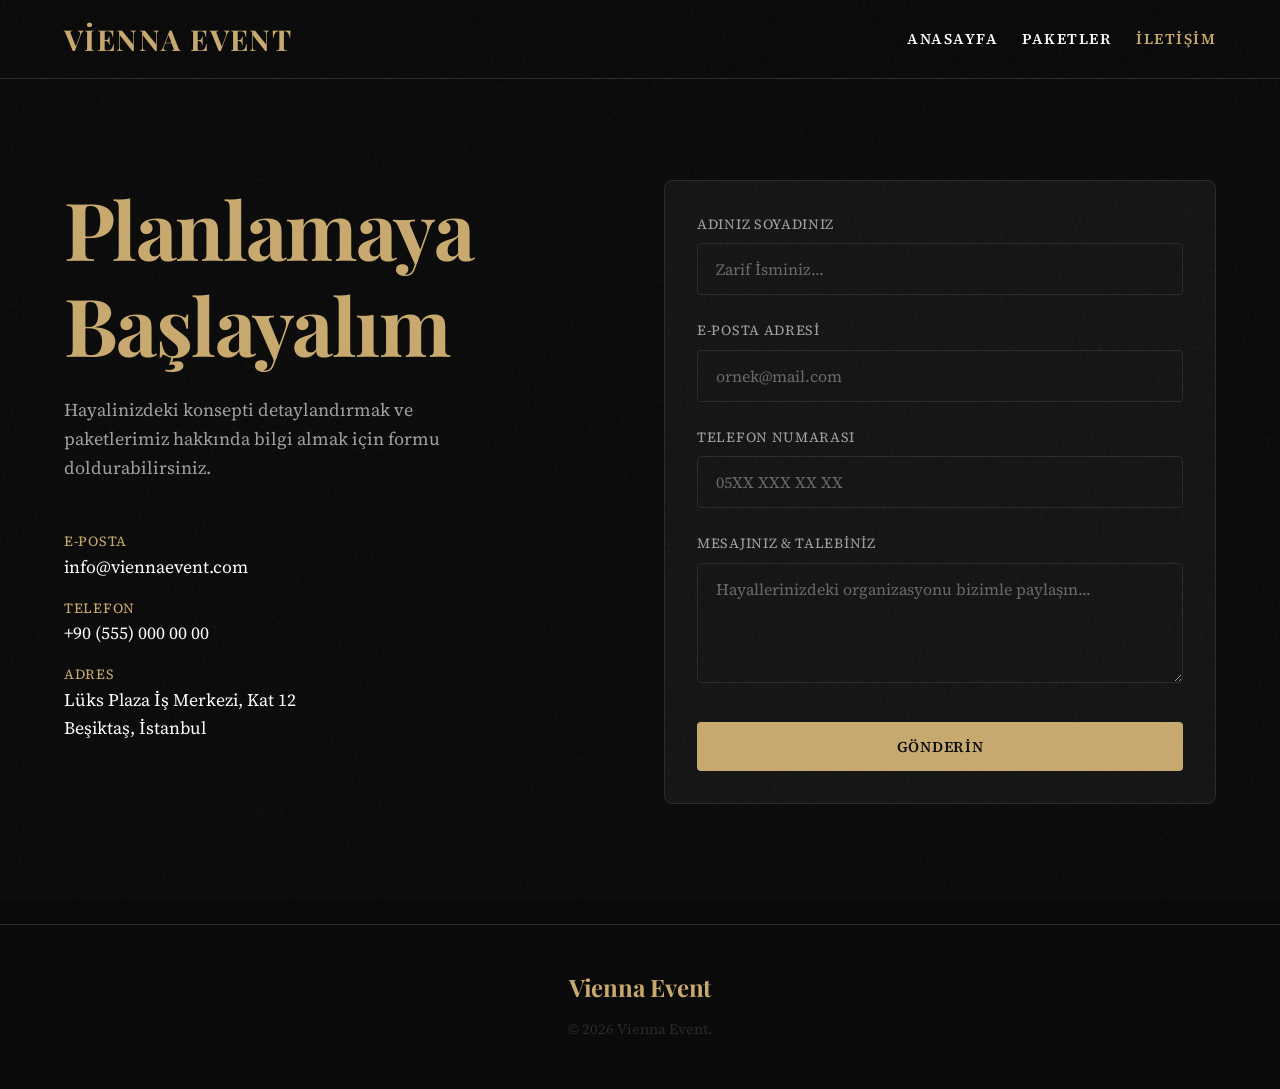
==== contact.html @ 5845f9a8 "İlk commit: Proje dosyaları eklendi" ====
<!DOCTYPE html>
<html lang="tr">
<head>
    <meta charset="UTF-8">
    <meta name="viewport" content="width=device-width, initial-scale=1.0">
    <title>İletişim | Vienna Event</title>
    
    <!-- Fonts -->
    <link rel="preconnect" href="https://fonts.googleapis.com">
    <link rel="preconnect" href="https://fonts.gstatic.com" crossorigin>
    <link href="https://fonts.googleapis.com/css2?family=Playfair+Display:ital,wght@0,400;0,700;1,400&family=Source+Serif+Pro:wght@400;600&display=swap" rel="stylesheet">
    
    <!-- CSS -->
    <link rel="stylesheet" href="css/variables.css">
    <link rel="stylesheet" href="css/base.css">
    <link rel="stylesheet" href="css/layout.css">
    <link rel="stylesheet" href="css/components.css">
    <link rel="stylesheet" href="css/animations.css">
</head>
<body>
    <div class="grain-overlay"></div>

    <!-- Navigation -->
    <nav class="nav">
        <div class="nav-container">
            <a href="index.html" class="nav-logo">Vienna Event</a>
            <button class="hamburger" aria-label="Menü">☰</button>
            <ul class="nav-links">
                <li><a href="index.html" class="nav-link">Anasayfa</a></li>
                <li><a href="packages.html" class="nav-link">Paketler</a></li>
                <li><a href="contact.html" class="nav-link active">İletişim</a></li>
            </ul>
        </div>
    </nav>

    <section class="hero-section" style="min-height: 80vh;">
        <div class="container animate-on-scroll" style="width: 100%;">
            <div class="grid grid-2">
                <div class="stagger-1">
                    <h1>Planlamaya<br>Başlayalım</h1>
                    <p style="margin: var(--space-lg) 0; color: var(--color-text-secondary); max-width: 400px;">
                        Hayalinizdeki konsepti detaylandırmak ve paketlerimiz hakkında bilgi almak için formu doldurabilirsiniz.
                    </p>
                    
                    <div style="margin-top: var(--space-2xl);">
                        <div style="margin-bottom: var(--space-md);">
                            <span style="display:block; color:var(--color-primary); font-size:14px; text-transform:uppercase; letter-spacing:0.05em;">E-Posta</span>
                            <a href="mailto:info@viennaevent.com" style="color:var(--color-text-primary); font-size:1.1rem;">info@viennaevent.com</a>
                        </div>
                        <div style="margin-bottom: var(--space-md);">
                            <span style="display:block; color:var(--color-primary); font-size:14px; text-transform:uppercase; letter-spacing:0.05em;">Telefon</span>
                            <a href="tel:+905550000000" style="color:var(--color-text-primary); font-size:1.1rem;">+90 (555) 000 00 00</a>
                        </div>
                        <div style="margin-bottom: var(--space-md);">
                            <span style="display:block; color:var(--color-primary); font-size:14px; text-transform:uppercase; letter-spacing:0.05em;">Adres</span>
                            <p style="color:var(--color-text-primary); font-size:1.1rem;">Lüks Plaza İş Merkezi, Kat 12<br>Beşiktaş, İstanbul</p>
                        </div>
                    </div>
                </div>

                <div class="stagger-2">
                    <form class="card" action="#" method="POST" onsubmit="event.preventDefault(); alert('Form gönderildi! (Tasarım aşaması)');">
                        <div class="input-group">
                            <label class="input-label" for="name">Adınız Soyadınız</label>
                            <input type="text" id="name" class="input" placeholder="Zarif İsminiz..." required>
                        </div>
                        <div class="input-group">
                            <label class="input-label" for="email">E-Posta Adresi</label>
                            <input type="email" id="email" class="input" placeholder="ornek@mail.com" required>
                        </div>
                        <div class="input-group">
                            <label class="input-label" for="phone">Telefon Numarası</label>
                            <input type="tel" id="phone" class="input" placeholder="05XX XXX XX XX">
                        </div>
                        <div class="input-group">
                            <label class="input-label" for="message">Mesajınız & Talebiniz</label>
                            <textarea id="message" class="textarea" placeholder="Hayallerinizdeki organizasyonu bizimle paylaşın..." required></textarea>
                        </div>
                        <button type="submit" class="btn-primary" style="justify-content: center; width: 100%; margin-top: var(--space-sm);">Gönderin</button>
                    </form>
                </div>
            </div>
        </div>
    </section>

    <!-- Footer -->
    <footer style="border-top: 1px solid var(--color-border); padding: var(--space-2xl) 0; text-align: center;">
        <div class="container">
            <h2 style="font-size: 1.5rem; margin-bottom: var(--space-md);">Vienna Event</h2>
            <p style="font-size: 0.9rem; color: var(--color-border);">&copy; 2026 Vienna Event.</p>
        </div>
    </footer>

    <script src="js/main.js"></script>
</body>
</html>
---- css/variables.css ----
:root {
  /* Luxury Dark Palette */
  --color-bg: #0a0a0a;
  --color-bg-rgb: 10, 10, 10;
  --color-surface: #141414;
  --color-surface-hover: #1c1c1c;
  
  --color-primary: #c8a96e; /* Gold */
  --color-primary-rgb: 200, 169, 110;
  --color-accent: #e8d5b0; /* Light Gold */
  
  --color-text-primary: #fdfdfd;
  --color-text-secondary: #a0a0a0;
  --color-border: #2a2a2a;

  /* Typography */
  --font-display: 'Playfair Display', serif;
  --font-body: 'Source Serif Pro', serif;

  /* Spacing (8px grid) */
  --space-xs: 4px;
  --space-sm: 8px;
  --space-md: 16px;
  --space-lg: 24px;
  --space-xl: 32px;
  --space-2xl: 48px;
  --space-3xl: 64px;
  --space-4xl: 96px;
  --space-5xl: 128px;

  /* Border Radius */
  --radius-sm: 4px;
  --radius-md: 8px;
  --radius-lg: 16px;

  /* Easing */
  --ease-out-expo: cubic-bezier(0.16, 1, 0.3, 1);
}
---- css/base.css ----
* {
  margin: 0;
  padding: 0;
  box-sizing: border-box;
}

body {
  font-family: var(--font-body);
  background-color: var(--color-bg);
  color: var(--color-text-primary);
  line-height: 1.6;
  -webkit-font-smoothing: antialiased;
}

/* Noise overlay */
.grain-overlay::after {
  content: '';
  position: fixed;
  top: 0; left: 0;
  width: 100%; height: 100%;
  background-image: url("data:image/svg+xml,%3Csvg viewBox='0 0 256 256' xmlns='http://www.w3.org/2000/svg'%3E%3Cfilter id='noise'%3E%3CfeTurbulence type='fractalNoise' baseFrequency='0.9' numOctaves='4' stitchTiles='stitch'/%3E%3C/filter%3E%3Crect width='100%25' height='100%25' filter='url(%23noise)' opacity='0.03'/%3E%3C/svg%3E");
  pointer-events: none;
  z-index: 9999;
}

h1, h2, h3, h4, h5, h6 {
  font-family: var(--font-display);
  font-weight: 700;
  line-height: 1.2;
}

h1 { font-size: clamp(2.5rem, 5vw + 1rem, 5rem); letter-spacing: -0.02em; color: var(--color-primary); }
h2 { font-size: clamp(1.8rem, 3vw + 0.5rem, 3rem); letter-spacing: -0.01em; color: var(--color-primary); }
h3 { font-size: clamp(1.3rem, 2vw + 0.5rem, 2rem); }
p { font-size: clamp(1rem, 1vw + 0.5rem, 1.125rem); color: var(--color-text-secondary); }

a {
  color: var(--color-primary);
  text-decoration: none;
  transition: color 0.3s ease;
}

a:hover {
  color: var(--color-accent);
}
---- css/layout.css ----
.container {
  max-width: 1200px;
  margin: 0 auto;
  padding: 0 var(--space-lg);
}

section {
  padding: 100px 0;
}

.hero-section {
  padding: 180px 0 120px;
  min-height: 100vh;
  display: flex;
  align-items: center;
  position: relative;
  overflow: hidden;
}

.hero-bg {
  position: absolute;
  top: 0; left: 0; width: 100%; height: 100%;
  background:
    radial-gradient(ellipse at 50% 50%, rgba(200, 169, 110, 0.05) 0%, transparent 60%),
    var(--color-bg);
  z-index: -1;
}

.grid {
  display: grid;
  gap: var(--space-2xl);
}

.grid-3 { grid-template-columns: repeat(3, 1fr); }
.grid-2 { grid-template-columns: repeat(2, 1fr); }

@media (max-width: 768px) {
  .grid-2, .grid-3 {
    grid-template-columns: 1fr;
  }
  section {
    padding: 60px 0;
  }
  .hero-section {
    padding: 140px 0 80px;
    min-height: 80vh;
  }
}
---- css/components.css ----
/* Primary Button */
.btn-primary {
  display: inline-flex;
  align-items: center;
  gap: 8px;
  padding: 14px 28px;
  font-family: var(--font-body);
  font-size: 15px;
  font-weight: 600;
  letter-spacing: 0.05em;
  color: var(--color-bg);
  background: var(--color-primary);
  border: none;
  border-radius: var(--radius-sm);
  cursor: pointer;
  transition: all 0.3s var(--ease-out-expo);
  text-transform: uppercase;
}

.btn-primary:hover {
  transform: translateY(-2px);
  background: var(--color-accent);
  box-shadow: 0 4px 12px rgba(200, 169, 110, 0.2);
  color: var(--color-bg);
}

/* Ghost Button */
.btn-ghost {
  display: inline-flex;
  align-items: center;
  gap: 8px;
  padding: 14px 28px;
  font-family: var(--font-body);
  font-size: 15px;
  font-weight: 600;
  letter-spacing: 0.05em;
  color: var(--color-primary);
  background: transparent;
  border: 1px solid var(--color-primary);
  border-radius: var(--radius-sm);
  cursor: pointer;
  transition: all 0.3s ease;
  text-transform: uppercase;
}

.btn-ghost:hover {
  background: rgba(200, 169, 110, 0.1);
  color: var(--color-accent);
  border-color: var(--color-accent);
}

/* Cards */
.card {
  background: var(--color-surface);
  border: 1px solid var(--color-border);
  border-radius: var(--radius-md);
  padding: var(--space-xl);
  transition: all 0.4s var(--ease-out-expo);
  display: flex;
  flex-direction: column;
}

.card:hover {
  transform: translateY(-4px);
  box-shadow: 0 12px 32px rgba(0,0,0,0.5);
  border-color: rgba(200, 169, 110, 0.3);
}

.card-title {
  font-family: var(--font-display);
  font-size: 1.5rem;
  color: var(--color-primary);
  margin-bottom: var(--space-md);
}

.card-img-wrapper {
  width: 100%;
  padding-bottom: 70%;
  position: relative;
  overflow: hidden;
  border-radius: var(--radius-sm);
  margin-bottom: var(--space-lg);
}

.card-img {
  position: absolute;
  top: 0; left: 0;
  width: 100%; height: 100%;
  object-fit: cover;
  transition: transform 0.6s var(--ease-out-expo);
}

.card:hover .card-img {
  transform: scale(1.05);
}

/* Navigation */
.nav {
  position: fixed;
  top: 0;
  width: 100%;
  z-index: 100;
  padding: var(--space-md) 0;
  backdrop-filter: blur(12px);
  background: rgba(10, 10, 10, 0.85); /* var(--color-bg-rgb) */
  border-bottom: 1px solid var(--color-border);
  transition: all 0.3s ease;
}

.nav-container {
  display: flex;
  justify-content: space-between;
  align-items: center;
  max-width: 1200px;
  margin: 0 auto;
  padding: 0 var(--space-lg);
}

.nav-logo {
  font-family: var(--font-display);
  font-size: 1.8rem;
  font-weight: 700;
  color: var(--color-primary);
  letter-spacing: 0.05em;
  text-transform: uppercase;
}

.nav-links {
  display: flex;
  gap: var(--space-lg);
  list-style: none;
}

.nav-link {
  color: var(--color-text-primary);
  font-size: 15px;
  font-weight: 600;
  text-transform: uppercase;
  letter-spacing: 0.1em;
}

.nav-link:hover, .nav-link.active {
  color: var(--color-primary);
}

.hamburger {
  display: none;
  background: none;
  border: none;
  color: var(--color-primary);
  font-size: 24px;
  cursor: pointer;
}

@media (max-width: 768px) {
  .nav-links {
    display: none;
  }
  .hamburger {
    display: block;
  }
}

/* Input Fields */
.input-group {
  margin-bottom: var(--space-lg);
}

.input-label {
  display: block;
  margin-bottom: var(--space-sm);
  color: var(--color-text-secondary);
  font-size: 14px;
  text-transform: uppercase;
  letter-spacing: 0.05em;
}

.input, .textarea {
  width: 100%;
  padding: 14px 18px;
  font-family: var(--font-body);
  font-size: 16px;
  color: var(--color-text-primary);
  background: var(--color-surface);
  border: 1px solid var(--color-border);
  border-radius: var(--radius-sm);
  outline: none;
  transition: all 0.25s ease;
}

.textarea {
  min-height: 120px;
  resize: vertical;
}

.input:focus, .textarea:focus {
  border-color: var(--color-primary);
  background: var(--color-bg);
}

.input::placeholder, .textarea::placeholder {
  color: var(--color-text-secondary);
  opacity: 0.6;
}
---- css/animations.css ----
@keyframes fadeInUp {
  from {
    opacity: 0;
    transform: translateY(30px);
  }
  to {
    opacity: 1;
    transform: translateY(0);
  }
}

@keyframes fadeOut {
  from { opacity: 1; }
  to { opacity: 0; }
}

.animate-on-scroll {
  opacity: 0;
  animation-fill-mode: forwards;
}

.is-visible {
  animation: fadeInUp 0.8s var(--ease-out-expo) forwards;
}

.stagger-1 { animation-delay: 0.1s; }
.stagger-2 { animation-delay: 0.2s; }
.stagger-3 { animation-delay: 0.3s; }
.stagger-4 { animation-delay: 0.4s; }
.stagger-5 { animation-delay: 0.5s; }
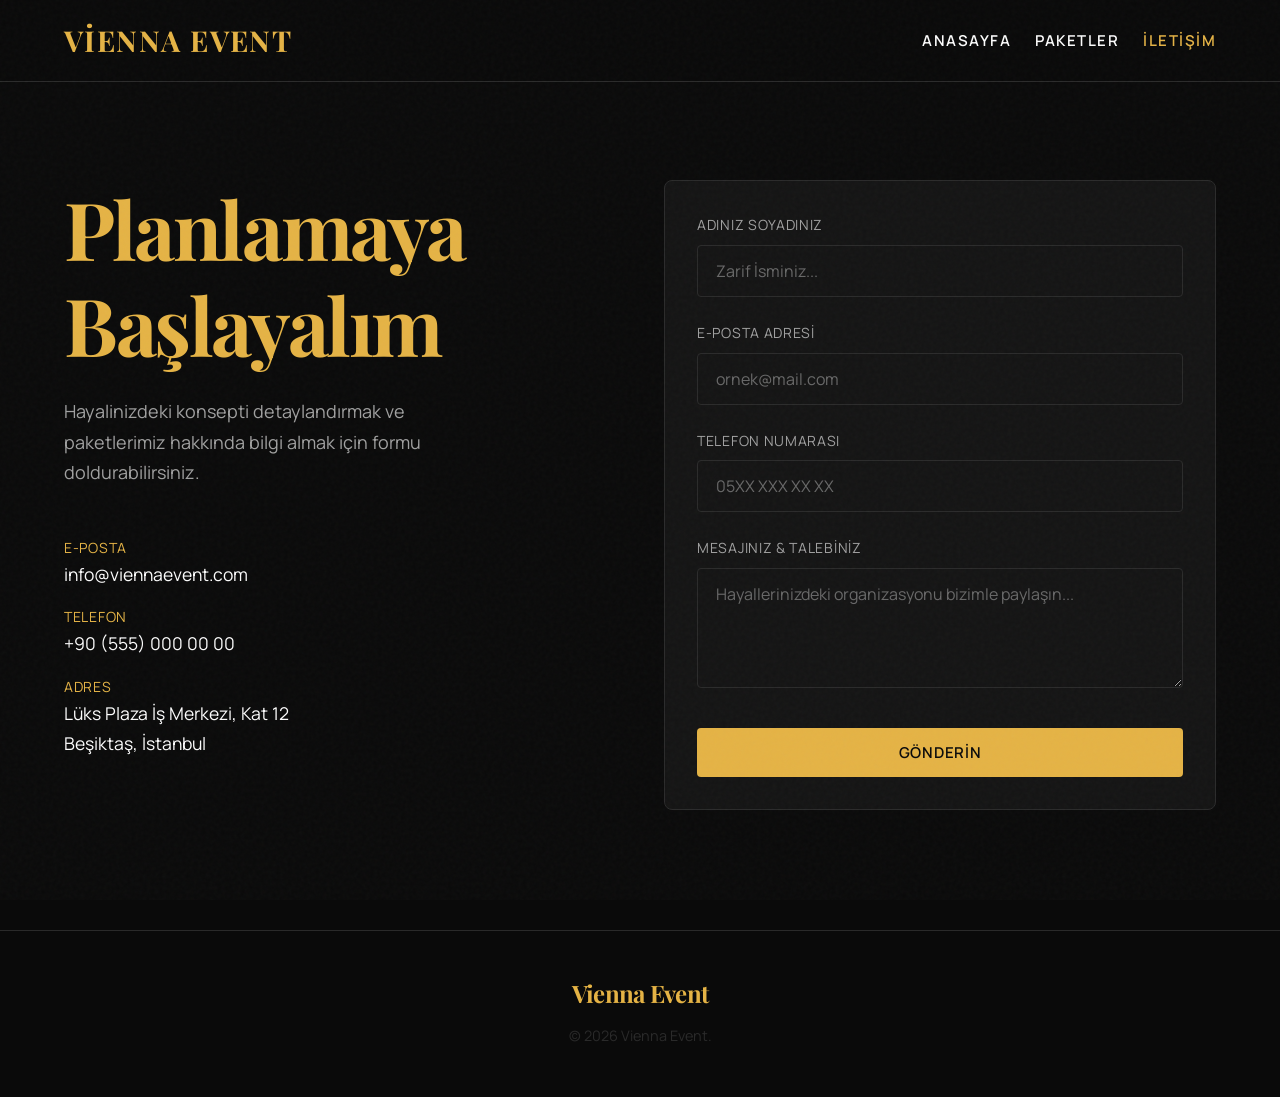
==== commit ed618f60: "Son tasarım revizeleri ve mobil uyumluluk" ====
--- a/contact.html
+++ b/contact.html
@@ -8,7 +8,7 @@
     <!-- Fonts -->
     <link rel="preconnect" href="https://fonts.googleapis.com">
     <link rel="preconnect" href="https://fonts.gstatic.com" crossorigin>
-    <link href="https://fonts.googleapis.com/css2?family=Playfair+Display:ital,wght@0,400;0,700;1,400&family=Source+Serif+Pro:wght@400;600&display=swap" rel="stylesheet">
+    <link href="https://fonts.googleapis.com/css2?family=Playfair+Display:ital,wght@0,400;0,700;1,400&family=Manrope:wght@400;600&display=swap" rel="stylesheet">
     
     <!-- CSS -->
     <link rel="stylesheet" href="css/variables.css">
--- a/css/variables.css
+++ b/css/variables.css
@@ -5,9 +5,9 @@
   --color-surface: #141414;
   --color-surface-hover: #1c1c1c;
   
-  --color-primary: #c8a96e; /* Gold */
-  --color-primary-rgb: 200, 169, 110;
-  --color-accent: #e8d5b0; /* Light Gold */
+  --color-primary: #e5b345; /* Bright Shiny Gold */
+  --color-primary-rgb: 229, 179, 69;
+  --color-accent: #f5cf7b; /* Light Shiny Gold */
   
   --color-text-primary: #fdfdfd;
   --color-text-secondary: #a0a0a0;
@@ -15,7 +15,7 @@
 
   /* Typography */
   --font-display: 'Playfair Display', serif;
-  --font-body: 'Source Serif Pro', serif;
+  --font-body: 'Manrope', sans-serif;
 
   /* Spacing (8px grid) */
   --space-xs: 4px;
@@ -35,4 +35,5 @@
 
   /* Easing */
   --ease-out-expo: cubic-bezier(0.16, 1, 0.3, 1);
+  --ease-spring: cubic-bezier(0.34, 1.56, 0.64, 1);
 }
--- a/css/base.css
+++ b/css/base.css
@@ -8,7 +8,7 @@
   font-family: var(--font-body);
   background-color: var(--color-bg);
   color: var(--color-text-primary);
-  line-height: 1.6;
+  line-height: 1.7;
   -webkit-font-smoothing: antialiased;
 }
 
@@ -29,8 +29,8 @@
   line-height: 1.2;
 }
 
-h1 { font-size: clamp(2.5rem, 5vw + 1rem, 5rem); letter-spacing: -0.02em; color: var(--color-primary); }
-h2 { font-size: clamp(1.8rem, 3vw + 0.5rem, 3rem); letter-spacing: -0.01em; color: var(--color-primary); }
+h1 { font-size: clamp(2.5rem, 5vw + 1rem, 5rem); letter-spacing: -0.03em; color: var(--color-primary); }
+h2 { font-size: clamp(1.8rem, 3vw + 0.5rem, 3rem); letter-spacing: -0.03em; color: var(--color-primary); }
 h3 { font-size: clamp(1.3rem, 2vw + 0.5rem, 2rem); }
 p { font-size: clamp(1rem, 1vw + 0.5rem, 1.125rem); color: var(--color-text-secondary); }
 
--- a/css/layout.css
+++ b/css/layout.css
@@ -21,7 +21,7 @@
   position: absolute;
   top: 0; left: 0; width: 100%; height: 100%;
   background:
-    radial-gradient(ellipse at 50% 50%, rgba(200, 169, 110, 0.05) 0%, transparent 60%),
+    radial-gradient(ellipse at 50% 50%, rgba(var(--color-primary-rgb), 0.05) 0%, transparent 60%),
     var(--color-bg);
   z-index: -1;
 }
--- a/css/components.css
+++ b/css/components.css
@@ -13,15 +13,21 @@
   border: none;
   border-radius: var(--radius-sm);
   cursor: pointer;
-  transition: all 0.3s var(--ease-out-expo);
-  text-transform: uppercase;
-}
-
-.btn-primary:hover {
-  transform: translateY(-2px);
+  transition: transform 0.4s var(--ease-spring), box-shadow 0.4s var(--ease-spring), background-color 0.3s ease, color 0.3s ease;
+  text-transform: uppercase;
+}
+
+.btn-primary:hover, .btn-primary:focus-visible {
+  transform: translateY(-4px);
   background: var(--color-accent);
-  box-shadow: 0 4px 12px rgba(200, 169, 110, 0.2);
+  box-shadow: 0 10px 20px -5px rgba(var(--color-primary-rgb), 0.3), 0 4px 6px -2px rgba(var(--color-primary-rgb), 0.15);
   color: var(--color-bg);
+  outline: none;
+}
+
+.btn-primary:active {
+  transform: translateY(0);
+  box-shadow: 0 2px 4px rgba(var(--color-primary-rgb), 0.2);
 }
 
 /* Ghost Button */
@@ -39,14 +45,22 @@
   border: 1px solid var(--color-primary);
   border-radius: var(--radius-sm);
   cursor: pointer;
-  transition: all 0.3s ease;
-  text-transform: uppercase;
-}
-
-.btn-ghost:hover {
-  background: rgba(200, 169, 110, 0.1);
+  transition: transform 0.4s var(--ease-spring), box-shadow 0.4s var(--ease-spring), background-color 0.3s ease, border-color 0.3s ease, color 0.3s ease;
+  text-transform: uppercase;
+}
+
+.btn-ghost:hover, .btn-ghost:focus-visible {
+  transform: translateY(-4px);
+  background: rgba(var(--color-primary-rgb), 0.1);
   color: var(--color-accent);
   border-color: var(--color-accent);
+  box-shadow: 0 10px 20px -5px rgba(var(--color-primary-rgb), 0.15);
+  outline: none;
+}
+
+.btn-ghost:active {
+  transform: translateY(0);
+  box-shadow: none;
 }
 
 /* Cards */
@@ -55,15 +69,16 @@
   border: 1px solid var(--color-border);
   border-radius: var(--radius-md);
   padding: var(--space-xl);
-  transition: all 0.4s var(--ease-out-expo);
+  transition: transform 0.5s var(--ease-spring), box-shadow 0.5s var(--ease-spring), border-color 0.3s ease;
   display: flex;
   flex-direction: column;
 }
 
-.card:hover {
-  transform: translateY(-4px);
-  box-shadow: 0 12px 32px rgba(0,0,0,0.5);
-  border-color: rgba(200, 169, 110, 0.3);
+.card:hover, .card:focus-visible {
+  transform: translateY(-6px);
+  box-shadow: 0 25px 50px -12px rgba(var(--color-primary-rgb), 0.15), 0 10px 15px -3px rgba(var(--color-primary-rgb), 0.05);
+  border-color: rgba(var(--color-primary-rgb), 0.4);
+  outline: none;
 }
 
 .card-title {
@@ -104,7 +119,7 @@
   backdrop-filter: blur(12px);
   background: rgba(10, 10, 10, 0.85); /* var(--color-bg-rgb) */
   border-bottom: 1px solid var(--color-border);
-  transition: all 0.3s ease;
+  transition: background-color 0.3s ease, border-color 0.3s ease;
 }
 
 .nav-container {
@@ -155,7 +170,22 @@
 @media (max-width: 768px) {
   .nav-links {
     display: none;
+    flex-direction: column;
+    position: absolute;
+    top: 100%;
+    left: 0;
+    width: 100%;
+    background: rgba(10, 10, 10, 0.98);
+    padding: var(--space-lg);
+    border-bottom: 1px solid var(--color-border);
+    box-shadow: 0 10px 30px rgba(0,0,0,0.5);
   }
+  
+  .nav-links.nav-active {
+    display: flex;
+    animation: fadeInUp 0.4s var(--ease-spring) forwards;
+  }
+
   .hamburger {
     display: block;
   }
@@ -185,7 +215,7 @@
   border: 1px solid var(--color-border);
   border-radius: var(--radius-sm);
   outline: none;
-  transition: all 0.25s ease;
+  transition: border-color 0.3s ease, background-color 0.3s ease, box-shadow 0.3s ease;
 }
 
 .textarea {
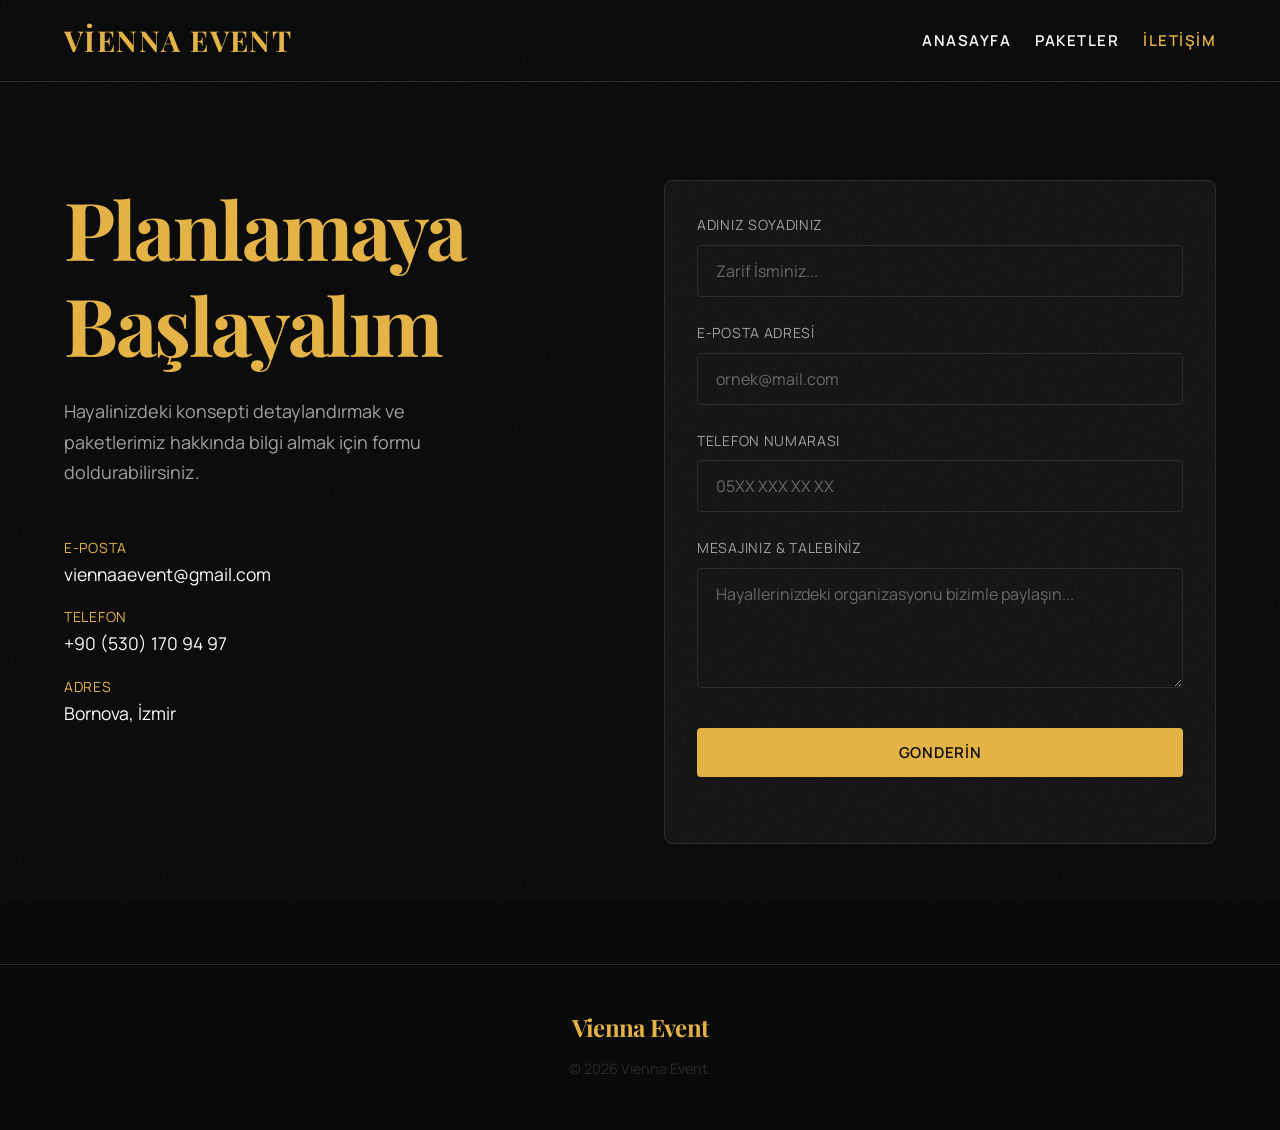
==== commit cd306d23: "Update project" ====
--- a/contact.html
+++ b/contact.html
@@ -45,21 +45,21 @@
                     <div style="margin-top: var(--space-2xl);">
                         <div style="margin-bottom: var(--space-md);">
                             <span style="display:block; color:var(--color-primary); font-size:14px; text-transform:uppercase; letter-spacing:0.05em;">E-Posta</span>
-                            <a href="mailto:info@viennaevent.com" style="color:var(--color-text-primary); font-size:1.1rem;">info@viennaevent.com</a>
+                            <a href="mailto:viennaaevent@gmail.com" style="color:var(--color-text-primary); font-size:1.1rem;">viennaaevent@gmail.com</a>
                         </div>
                         <div style="margin-bottom: var(--space-md);">
                             <span style="display:block; color:var(--color-primary); font-size:14px; text-transform:uppercase; letter-spacing:0.05em;">Telefon</span>
-                            <a href="tel:+905550000000" style="color:var(--color-text-primary); font-size:1.1rem;">+90 (555) 000 00 00</a>
+                            <a href="tel:+905301709497" style="color:var(--color-text-primary); font-size:1.1rem;">+90 (530) 170 94 97</a>
                         </div>
                         <div style="margin-bottom: var(--space-md);">
                             <span style="display:block; color:var(--color-primary); font-size:14px; text-transform:uppercase; letter-spacing:0.05em;">Adres</span>
-                            <p style="color:var(--color-text-primary); font-size:1.1rem;">Lüks Plaza İş Merkezi, Kat 12<br>Beşiktaş, İstanbul</p>
+                            <p style="color:var(--color-text-primary); font-size:1.1rem;">Bornova, İzmir</p>
                         </div>
                     </div>
                 </div>
 
                 <div class="stagger-2">
-                    <form class="card" action="#" method="POST" onsubmit="event.preventDefault(); alert('Form gönderildi! (Tasarım aşaması)');">
+                    <form id="contact-form" class="card" action="javascript:void(0);" method="POST">
                         <div class="input-group">
                             <label class="input-label" for="name">Adınız Soyadınız</label>
                             <input type="text" id="name" class="input" placeholder="Zarif İsminiz..." required>
@@ -76,7 +76,8 @@
                             <label class="input-label" for="message">Mesajınız & Talebiniz</label>
                             <textarea id="message" class="textarea" placeholder="Hayallerinizdeki organizasyonu bizimle paylaşın..." required></textarea>
                         </div>
-                        <button type="submit" class="btn-primary" style="justify-content: center; width: 100%; margin-top: var(--space-sm);">Gönderin</button>
+                        <button type="submit" class="btn-primary" style="justify-content: center; width: 100%; margin-top: var(--space-sm);">Gonderin</button>
+                        <p id="contact-status" class="contact-status"></p>
                     </form>
                 </div>
             </div>
@@ -90,7 +91,12 @@
             <p style="font-size: 0.9rem; color: var(--color-border);">&copy; 2026 Vienna Event.</p>
         </div>
     </footer>
-
+    <script src="js/firebase-config.js?v=2"></script>
+    <script src="js/contact.js?v=2"></script>
     <script src="js/main.js"></script>
 </body>
 </html>
+
+
+
+
--- a/css/components.css
+++ b/css/components.css
@@ -232,3 +232,170 @@
   color: var(--color-text-secondary);
   opacity: 0.6;
 }
+
+/* Gallery */
+.gallery-headline {
+  margin-bottom: var(--space-xl);
+  text-align: center;
+}
+
+.gallery-headline p {
+  max-width: 680px;
+  margin: 10px auto 0;
+}
+
+.gallery-status {
+  text-align: center;
+  color: var(--color-text-secondary);
+  margin-bottom: var(--space-lg);
+}
+
+.gallery-grid {
+  display: grid;
+  grid-template-columns: repeat(3, minmax(0, 1fr));
+  gap: var(--space-lg);
+}
+
+.gallery-item {
+  border: 1px solid var(--color-border);
+  border-radius: var(--radius-md);
+  overflow: hidden;
+  background: var(--color-surface);
+}
+
+.gallery-item img {
+  width: 100%;
+  aspect-ratio: 4 / 3;
+  object-fit: cover;
+  display: block;
+}
+
+.gallery-caption {
+  padding: 12px 14px;
+  color: var(--color-text-secondary);
+  font-size: 0.95rem;
+}
+
+/* Admin */
+.admin-page {
+  padding-top: 140px;
+  padding-bottom: 80px;
+  max-width: 900px;
+}
+
+.admin-headline {
+  margin-bottom: var(--space-xl);
+}
+
+.admin-panel-card {
+  border: 1px solid var(--color-border);
+  border-radius: var(--radius-md);
+  background: var(--color-surface);
+  padding: var(--space-xl);
+  margin-bottom: var(--space-lg);
+}
+
+.admin-form {
+  display: grid;
+  gap: 12px;
+}
+
+.admin-toolbar {
+  display: flex;
+  justify-content: space-between;
+  align-items: center;
+  gap: var(--space-md);
+  margin-bottom: var(--space-lg);
+}
+
+.admin-separator {
+  border: 0;
+  border-top: 1px solid var(--color-border);
+  margin: var(--space-xl) 0;
+}
+
+.admin-status {
+  color: var(--color-text-secondary);
+}
+
+.admin-gallery-list {
+  display: grid;
+  gap: var(--space-md);
+  margin-top: var(--space-md);
+}
+
+.admin-gallery-item {
+  border: 1px solid var(--color-border);
+  border-radius: var(--radius-sm);
+  padding: 12px;
+  display: grid;
+  gap: 12px;
+  grid-template-columns: 140px 1fr;
+  background: rgba(255, 255, 255, 0.01);
+}
+
+.admin-gallery-item img {
+  width: 100%;
+  height: 100px;
+  border-radius: 6px;
+  object-fit: cover;
+}
+
+.admin-gallery-meta {
+  display: flex;
+  align-items: center;
+  justify-content: space-between;
+  gap: 10px;
+}
+
+.admin-gallery-meta h3 {
+  font-size: 1rem;
+  color: var(--color-text-primary);
+}
+
+.admin-muted {
+  color: var(--color-text-secondary);
+}
+
+@media (max-width: 900px) {
+  .gallery-grid {
+    grid-template-columns: repeat(2, minmax(0, 1fr));
+  }
+}
+
+@media (max-width: 700px) {
+  .admin-page {
+    padding-top: 120px;
+  }
+
+  .gallery-grid {
+    grid-template-columns: 1fr;
+  }
+
+  .admin-toolbar {
+    flex-direction: column;
+    align-items: flex-start;
+  }
+
+  .admin-gallery-item {
+    grid-template-columns: 1fr;
+  }
+
+  .admin-gallery-item img {
+    height: 180px;
+  }
+}
+
+.contact-status {
+  margin-top: 12px;
+  font-size: 0.95rem;
+  min-height: 1.4em;
+}
+
+.contact-status.is-success {
+  color: #8be29f;
+}
+
+.contact-status.is-error {
+  color: #ff8f8f;
+}
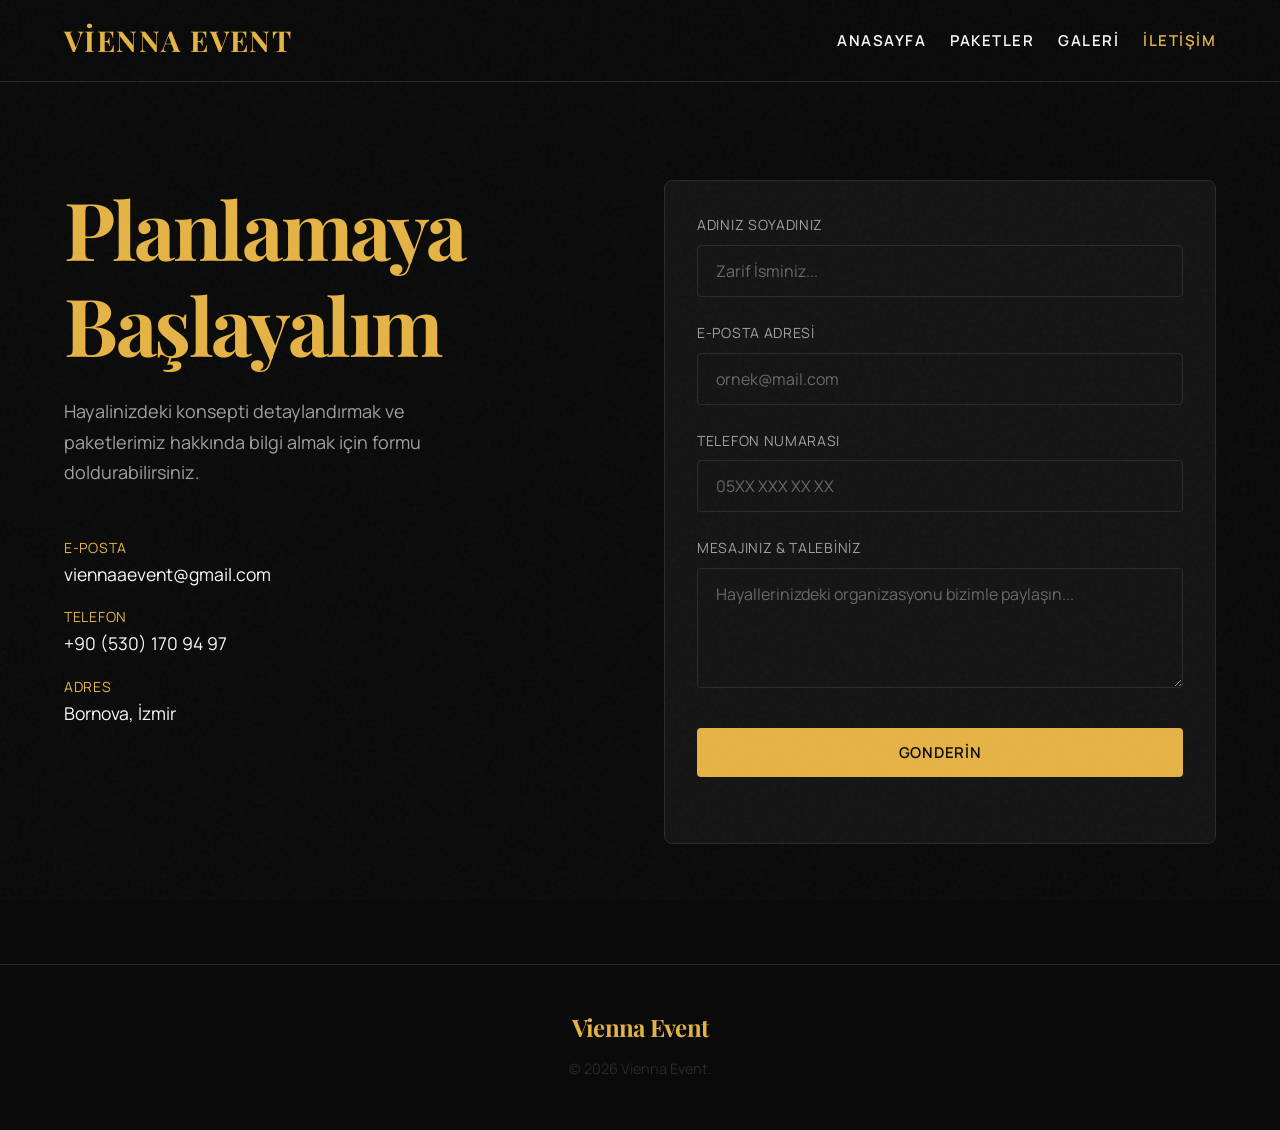
==== commit 2bc1e9c5: "Update site content and assets for Pages publish" ====
--- a/contact.html
+++ b/contact.html
@@ -3,13 +3,35 @@
 <head>
     <meta charset="UTF-8">
     <meta name="viewport" content="width=device-width, initial-scale=1.0">
-    <title>İletişim | Vienna Event</title>
-    
+
+    <!-- ===== SEO: Temel Etiketler ===== -->
+    <title>İletişim | Vienna Event Organizasyon</title>
+    <meta name="description" content="Vienna Event ile iletişime geçin. Düğün, kına veya nişan organizasyonunuz için teklif alın ve hayalinizdeki geceyi planlayın.">
+    <meta name="keywords" content="vienna event iletişim, organizasyon teklif, düğün organizasyonu iletişim, kına organizasyonu iletişim">
+    <meta name="author" content="Vienna Event">
+    <meta name="robots" content="index, follow">
+    <link rel="canonical" href="https://viennaevent.com/contact.html">
+
+    <!-- ===== Open Graph ===== -->
+    <meta property="og:type" content="website">
+    <meta property="og:url" content="https://viennaevent.com/contact.html">
+    <meta property="og:title" content="İletişim | Vienna Event">
+    <meta property="og:description" content="Hayalinizdeki organizasyon için Vienna Event ile hemen iletişime geçin.">
+    <meta property="og:image" content="https://viennaevent.com/og-image.jpg">
+    <meta property="og:locale" content="tr_TR">
+    <meta property="og:site_name" content="Vienna Event">
+
+    <!-- ===== Twitter Card ===== -->
+    <meta name="twitter:card" content="summary_large_image">
+    <meta name="twitter:title" content="İletişim | Vienna Event">
+    <meta name="twitter:description" content="Düğün, kına ve nişan organizasyonunuz için teklif alın.">
+    <meta name="twitter:image" content="https://viennaevent.com/og-image.jpg">
+
     <!-- Fonts -->
     <link rel="preconnect" href="https://fonts.googleapis.com">
     <link rel="preconnect" href="https://fonts.gstatic.com" crossorigin>
     <link href="https://fonts.googleapis.com/css2?family=Playfair+Display:ital,wght@0,400;0,700;1,400&family=Manrope:wght@400;600&display=swap" rel="stylesheet">
-    
+
     <!-- CSS -->
     <link rel="stylesheet" href="css/variables.css">
     <link rel="stylesheet" href="css/base.css">
@@ -28,6 +50,7 @@
             <ul class="nav-links">
                 <li><a href="index.html" class="nav-link">Anasayfa</a></li>
                 <li><a href="packages.html" class="nav-link">Paketler</a></li>
+                <li><a href="gallery.html" class="nav-link">Galeri</a></li>
                 <li><a href="contact.html" class="nav-link active">İletişim</a></li>
             </ul>
         </div>
--- a/css/base.css
+++ b/css/base.css
@@ -10,6 +10,8 @@
   color: var(--color-text-primary);
   line-height: 1.7;
   -webkit-font-smoothing: antialiased;
+  word-wrap: break-word;
+  overflow-wrap: break-word;
 }
 
 /* Noise overlay */
--- a/css/layout.css
+++ b/css/layout.css
@@ -15,15 +15,38 @@
   align-items: center;
   position: relative;
   overflow: hidden;
+  margin: 0;
+  border: none;
+  /* Arka plan rengi body ile birebir aynı — sub-pixel sızmayı gizler */
+  background-color: #0a0a0a;
 }
 
-.hero-bg {
+/* Video arka plan */
+.hero-video {
   position: absolute;
-  top: 0; left: 0; width: 100%; height: 100%;
-  background:
-    radial-gradient(ellipse at 50% 50%, rgba(var(--color-primary-rgb), 0.05) 0%, transparent 60%),
-    var(--color-bg);
-  z-index: -1;
+  top: 0; left: 0;
+  width: 100%; height: 100%;
+  object-fit: cover;
+  object-position: center;
+  z-index: 0;
+  pointer-events: none;
+  /* Inline baseline gap kesin çözümü */
+  display: block;
+  vertical-align: bottom;
+}
+
+/* Lüks karartma katmanı */
+.hero-overlay {
+  position: absolute;
+  top: 0; left: 0;
+  width: 100%; height: 100%;
+  background: linear-gradient(
+    to top,
+    #0a0a0a 0%,                   /* Alt kenar: body rengiyle birebir aynı opak siyah */
+    rgba(0, 0, 0, 0.60) 50%,
+    rgba(0, 0, 0, 0.35) 100%
+  );
+  z-index: 1;
 }
 
 .grid {
--- a/css/components.css
+++ b/css/components.css
@@ -72,6 +72,11 @@
   transition: transform 0.5s var(--ease-spring), box-shadow 0.5s var(--ease-spring), border-color 0.3s ease;
   display: flex;
   flex-direction: column;
+  word-wrap: break-word;
+  overflow-wrap: break-word;
+}
+.card * {
+  min-width: 0;
 }
 
 .card:hover, .card:focus-visible {
@@ -250,17 +255,41 @@
   margin-bottom: var(--space-lg);
 }
 
+.gallery-grid-wrapper {
+  overflow: hidden;
+  width: 100%;
+}
+
 .gallery-grid {
-  display: grid;
-  grid-template-columns: repeat(3, minmax(0, 1fr));
+  display: flex;
   gap: var(--space-lg);
 }
 
+.marquee-group {
+  display: flex;
+  gap: var(--space-lg);
+  flex-shrink: 0;
+  animation: marquee-scroll 90s linear infinite;
+}
+
+.gallery-grid:hover .marquee-group {
+  animation-play-state: paused;
+}
+
+@keyframes marquee-scroll {
+  0% { transform: translateX(0); }
+  100% { transform: translateX(calc(-100% - var(--space-lg))); }
+}
+
 .gallery-item {
+  width: 540px;
+  flex: 0 0 auto;
   border: 1px solid var(--color-border);
   border-radius: var(--radius-md);
   overflow: hidden;
-  background: var(--color-surface);
+  background: var(--color-primary);
+  border-color: var(--color-primary);
+  color: var(--color-bg);
 }
 
 .gallery-item img {
@@ -271,9 +300,14 @@
 }
 
 .gallery-caption {
-  padding: 12px 14px;
-  color: var(--color-text-secondary);
-  font-size: 0.95rem;
+  padding: 8px 14px;
+  color: var(--color-bg);
+  font-size: 0.90rem;
+  font-weight: 600;
+  text-transform: uppercase;
+  overflow: hidden;
+  text-overflow: ellipsis;
+  white-space: nowrap;
 }
 
 /* Admin */
@@ -350,16 +384,22 @@
 
 .admin-gallery-meta h3 {
   font-size: 1rem;
-  color: var(--color-text-primary);
+  color: var(--color-primary);
+  overflow: hidden;
+  text-overflow: ellipsis;
+  display: -webkit-box;
+  -webkit-line-clamp: 2;
+  -webkit-box-orient: vertical;
+  word-break: break-word;
 }
 
 .admin-muted {
   color: var(--color-text-secondary);
 }
 
-@media (max-width: 900px) {
-  .gallery-grid {
-    grid-template-columns: repeat(2, minmax(0, 1fr));
+@media (max-width: 1024px) {
+  .gallery-item {
+    width: 420px;
   }
 }
 
@@ -368,8 +408,8 @@
     padding-top: 120px;
   }
 
-  .gallery-grid {
-    grid-template-columns: 1fr;
+  .gallery-item {
+    width: 300px;
   }
 
   .admin-toolbar {
@@ -399,3 +439,160 @@
 .contact-status.is-error {
   color: #ff8f8f;
 }
+
+/* Feature Lists in Cards */
+.feature-list {
+  list-style: none;
+  padding: 0;
+  margin: var(--space-md) 0 var(--space-xl) 0;
+  flex-grow: 1;
+}
+
+.feature-list li {
+  position: relative;
+  padding-left: 28px;
+  margin-bottom: 12px;
+  color: var(--color-text-secondary);
+  font-size: 0.95rem;
+  line-height: 1.6;
+  word-break: break-word;
+  overflow-wrap: break-word;
+  white-space: normal;
+}
+
+.feature-list li::before {
+  content: '❖';
+  position: absolute;
+  left: 0;
+  top: 4px;
+  color: var(--color-primary);
+  font-size: 0.9rem;
+}
+
+/* Sub-items (If user adds spaces or hyphens) */
+.feature-list li[data-nested="true"],
+.feature-list li:has(> span.nested) {
+  padding-left: 48px;
+  font-size: 0.90rem;
+  color: rgba(255,255,255,0.7);
+}
+.feature-list li[data-nested="true"]::before {
+  content: '•';
+  left: 28px;
+  top: 3px;
+  color: var(--color-text-secondary);
+  font-size: 1.2rem;
+}
+
+/* ===== Skeleton Loaders ===== */
+@keyframes shimmer {
+  0%   { background-position: -600px 0; }
+  100% { background-position: 600px 0; }
+}
+
+.skeleton {
+  background: linear-gradient(
+    90deg,
+    rgba(255,255,255,0.04) 25%,
+    rgba(var(--color-primary-rgb), 0.12) 50%,
+    rgba(255,255,255,0.04) 75%
+  );
+  background-size: 600px 100%;
+  animation: shimmer 1.6s infinite linear;
+  border-radius: var(--radius-sm);
+  margin-bottom: 12px;
+}
+
+.skeleton-title  { height: 28px; width: 60%; }
+.skeleton-text   { height: 16px; width: 90%; margin-bottom: 16px; }
+.skeleton-price  { height: 52px; width: 50%; margin-bottom: 20px; }
+.skeleton-line   { height: 14px; width: 100%; }
+.skeleton-btn    { height: 44px; width: 100%; margin-top: 20px; }
+
+/* Gallery skeleton */
+.skeleton-gallery {
+  background: linear-gradient(
+    90deg,
+    rgba(255,255,255,0.04) 25%,
+    rgba(var(--color-primary-rgb), 0.10) 50%,
+    rgba(255,255,255,0.04) 75%
+  );
+  background-size: 600px 100%;
+  animation: shimmer 1.6s infinite linear;
+}
+
+/* Modals */
+
+.modal-overlay {
+  position: fixed;
+  top: 0; left: 0; width: 100%; height: 100%;
+  background: rgba(10, 10, 10, 0.7);
+  backdrop-filter: blur(8px);
+  -webkit-backdrop-filter: blur(8px);
+  z-index: 9999;
+  display: flex;
+  align-items: center;
+  justify-content: center;
+  padding: var(--space-md);
+  opacity: 0;
+  animation: fadeIn 0.3s forwards ease-in-out;
+}
+
+.modal-content {
+  background: var(--color-surface);
+  border: 1px solid var(--color-border);
+  border-radius: var(--radius-md);
+  width: 100%;
+  max-width: 600px;
+  max-height: 85vh;
+  display: flex;
+  flex-direction: column;
+  position: relative;
+  box-shadow: 0 25px 50px rgba(0,0,0,0.5), 0 0 40px rgba(var(--color-primary-rgb), 0.1);
+  transform: translateY(20px);
+  animation: slideUpModal 0.4s forwards var(--ease-spring);
+}
+
+.modal-close {
+  position: absolute;
+  top: 16px;
+  right: 16px;
+  background: none;
+  border: none;
+  color: var(--color-text-secondary);
+  font-size: 28px;
+  cursor: pointer;
+  line-height: 1;
+  transition: color 0.2s ease;
+  z-index: 10;
+}
+.modal-close:hover {
+  color: var(--color-primary);
+}
+
+.modal-title {
+  padding: 24px 32px 16px 32px;
+  border-bottom: 1px solid rgba(255,255,255,0.05);
+  font-size: 1.8rem;
+  color: var(--color-primary);
+}
+
+.modal-body {
+  padding: 24px 32px;
+  overflow-y: auto;
+  flex-grow: 1;
+}
+
+.modal-footer {
+  padding: 24px 32px;
+  border-top: 1px solid rgba(255,255,255,0.05);
+  background: rgba(10,10,10,0.5);
+  border-radius: 0 0 var(--radius-md) var(--radius-md);
+}
+
+@keyframes fadeIn {
+  to { opacity: 1; }
+}
+@keyframes slideUpModal {
+  to { transform: translateY(0); }
+}
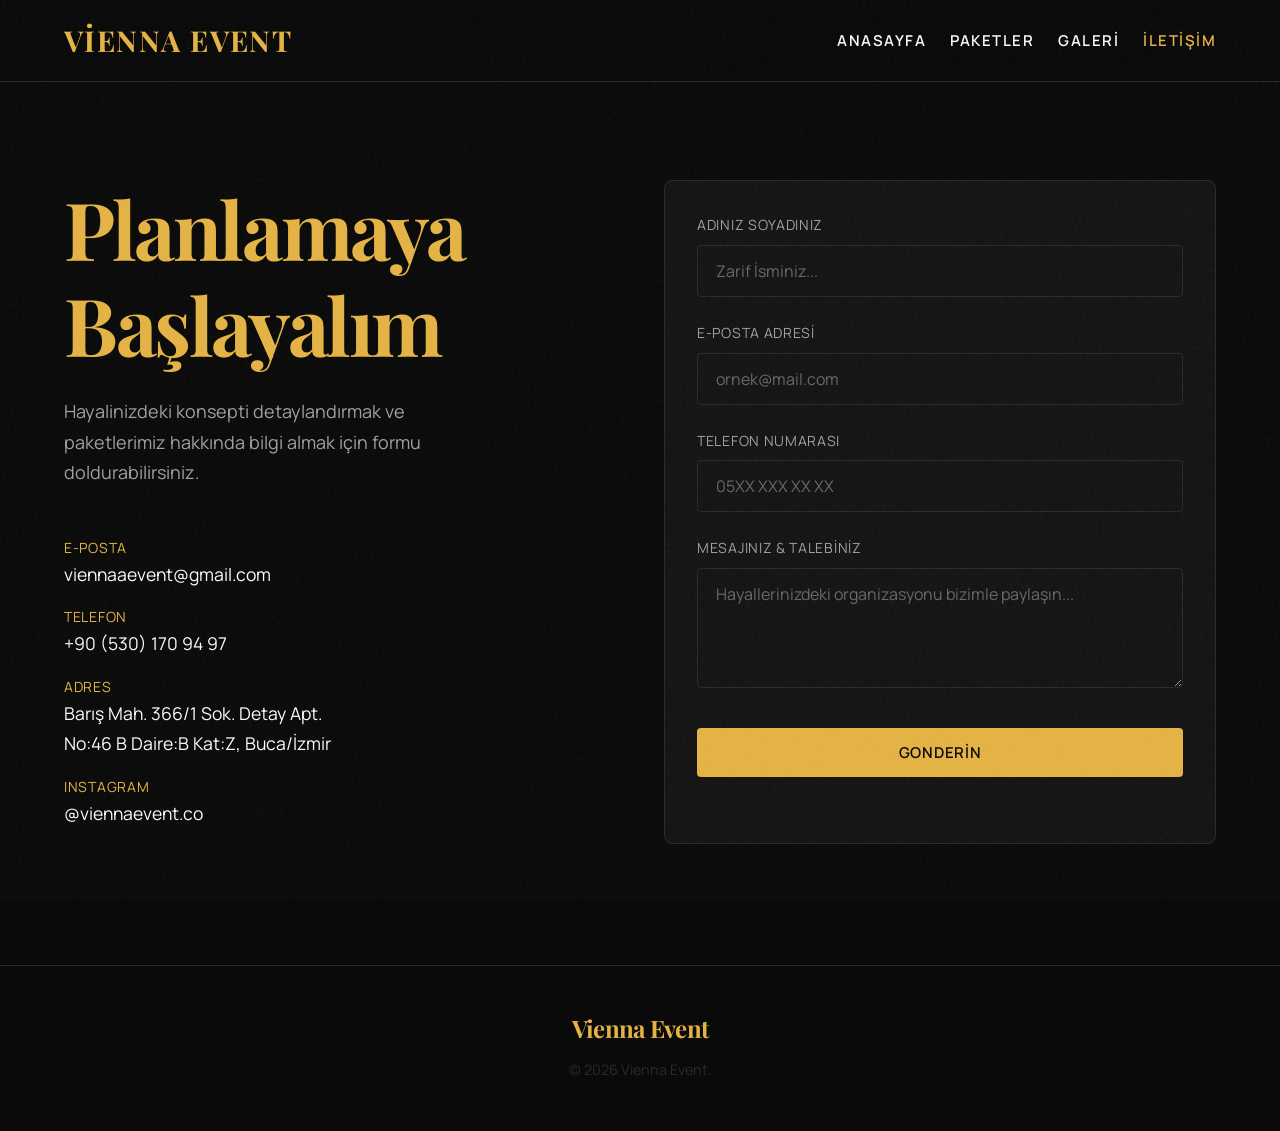
==== commit 905fdb87: "Fix gallery loading, update contact details, fix z-index/video scaling on mobile, add visibility wat" ====
--- a/contact.html
+++ b/contact.html
@@ -45,13 +45,13 @@
     <!-- Navigation -->
     <nav class="nav">
         <div class="nav-container">
-            <a href="index.html" class="nav-logo">Vienna Event</a>
+            <a href="/" class="nav-logo">Vienna Event</a>
             <button class="hamburger" aria-label="Menü">☰</button>
             <ul class="nav-links">
-                <li><a href="index.html" class="nav-link">Anasayfa</a></li>
-                <li><a href="packages.html" class="nav-link">Paketler</a></li>
-                <li><a href="gallery.html" class="nav-link">Galeri</a></li>
-                <li><a href="contact.html" class="nav-link active">İletişim</a></li>
+                <li><a href="/" class="nav-link">Anasayfa</a></li>
+                <li><a href="/packages" class="nav-link">Paketler</a></li>
+                <li><a href="/gallery" class="nav-link">Galeri</a></li>
+                <li><a href="/contact" class="nav-link active">İletişim</a></li>
             </ul>
         </div>
     </nav>
@@ -76,7 +76,11 @@
                         </div>
                         <div style="margin-bottom: var(--space-md);">
                             <span style="display:block; color:var(--color-primary); font-size:14px; text-transform:uppercase; letter-spacing:0.05em;">Adres</span>
-                            <p style="color:var(--color-text-primary); font-size:1.1rem;">Bornova, İzmir</p>
+                            <p style="color:var(--color-text-primary); font-size:1.1rem;">Barış Mah. 366/1 Sok. Detay Apt.<br>No:46 B Daire:B Kat:Z, Buca/İzmir</p>
+                        </div>
+                        <div style="margin-bottom: var(--space-md);">
+                            <span style="display:block; color:var(--color-primary); font-size:14px; text-transform:uppercase; letter-spacing:0.05em;">Instagram</span>
+                            <a href="https://www.instagram.com/viennaevent.co/" target="_blank" rel="noopener noreferrer" style="color:var(--color-text-primary); font-size:1.1rem;">@viennaevent.co</a>
                         </div>
                     </div>
                 </div>
